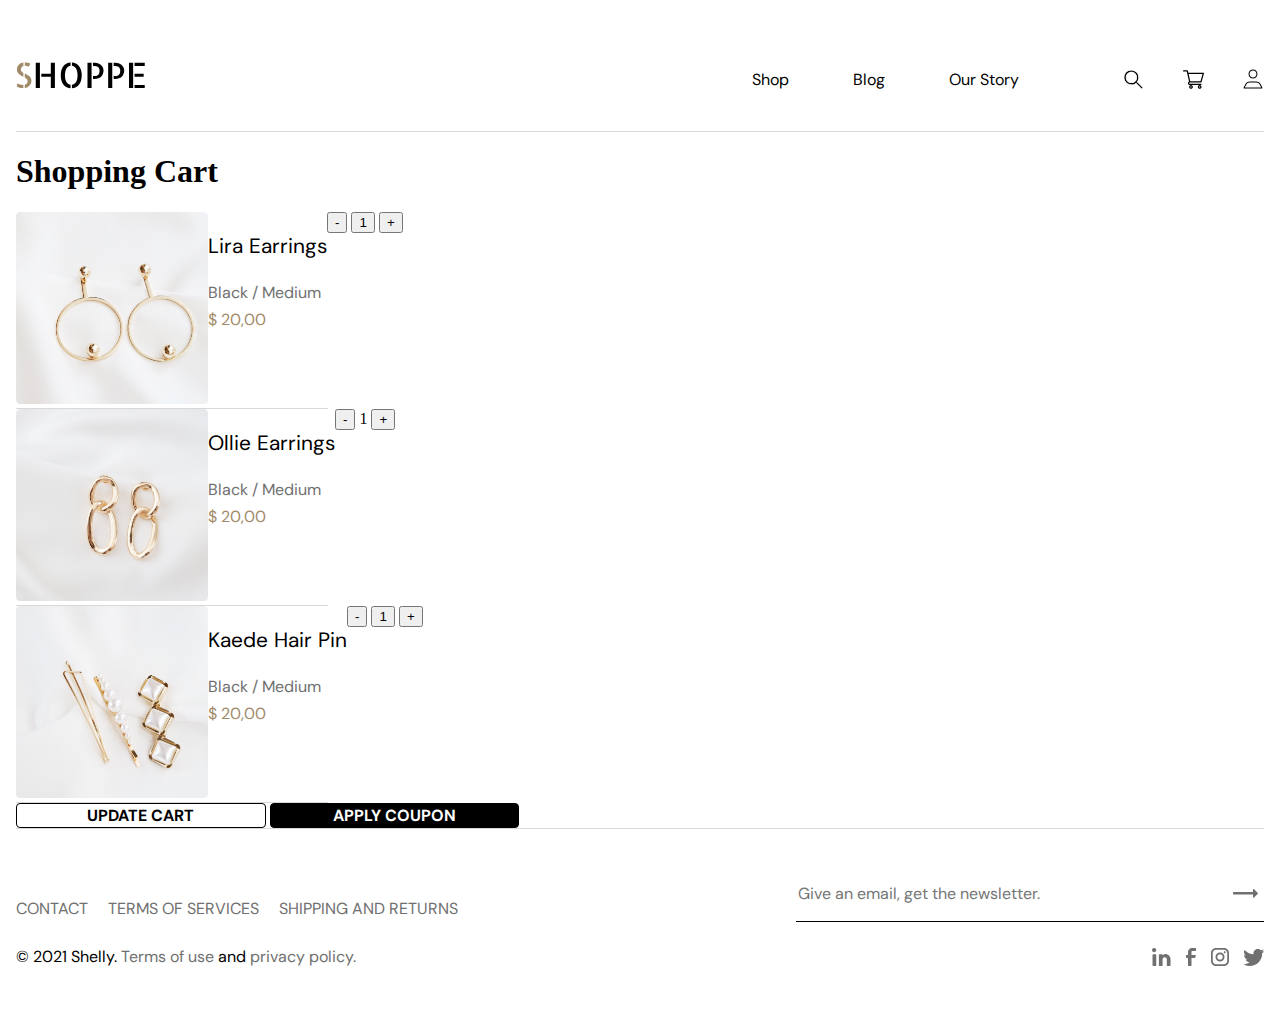
==== index-cart.html @ 6a755afe "Update index-cart.html" ====
<!DOCTYPE html>
<html lang="en">

<head>
    <meta charset="UTF-8">
    <meta http-equiv="X-UA-Compatible" content="IE=edge">
    <meta name="viewport" content="width=device-width, initial-scale=1.0">
    <title>SHOPPE</title>
    <link rel="stylesheet" href="./styles/normalize.css">
    <link rel="icon" href="./assest/vectors/icon.png">
    <link rel="stylesheet" href="./styles/style-cart_mobile.css">
    <link rel="stylesheet" href="./styles/style-cart_desktop.css">
</head>

<body>
    <header>
        <div class="header-container">
            <div class="logo">
                <a class="logo__header" href="./index-main.html">
                    <img src="./assest/vectors/logo.svg" alt="logo">
                </a>
            </div>
            <nav class="header__nav">
                <ul class="nav__pages">
                    <li>
                        <a href="./index-product.html">Shop</a>
                    </li>
                    <li>
                        <a href="#">Blog</a>
                    </li>
                    <li>
                        <a href="#">Our Story</a>
                    </li>
                    <li>
                        <div class="line">

                        </div>
                    </li>
                </ul>
                <ul class="nav__product">
                    <li><a href="#">
                            <img src="./assest/vectors/search.svg" alt="search">
                        </a></li>
                    <li><a href="./index-cart.html">
                            <img src="./assest/vectors/shopping-cart.svg" alt="cart">
                        </a></li>
                    <li><a href="#">
                            <img src="./assest/vectors/person.svg" alt="person">
                        </a></li>
                </ul>
            </nav>

        </div>
        <div class="header-mobile">
            <div class="header-mobile__container">
                <div class="mobile-logo">
                    <a class="logo__header" href="./index-main.html">
                        <img src="./assest/vectors/logo.svg" alt="logo">
                    </a>
                </div>
                <div class="header-mobile__main">
                    <a href="./index-cart.html">
                        <div class="header__bucket">
                            <img src="./assest/vectors/shopping-cart.svg" alt="shopping-cart">
                            <div class="shopping-cart__item">1</div>
                        </div>
                    </a>
                    <div class="header__burger">

                        <nav class="header-mobile__nav">
                            <input type="checkbox" id="burger">
                            <label for="burger">
                                <img src="./assest/vectors/burger.svg" alt="burger">
                            </label>
                            <ul class="nav-mobile__pages">
                                <li>
                                    <a href="./index-product.html">Shop</a>
                                </li>
                                <li>
                                    <a href="#">Blog</a>
                                </li>
                                <li>
                                    <a href="#">Our Story</a>
                                </li>
                            </ul>
                        </nav>
                    </div>
                </div>
            </div>
            <form class="header-mobile__search">

                <img src="./assest/vectors/search.svg" alt="search">
                <input class="header-mobile__input" type="search" placeholder="Search">
            </form>
            <div class="header-mobile__access">
                <a class="header-mobile-access__item" href="#">Earring</a>
                <a class="header-mobile-access__item" href="#">Necklace</a>
                <a class="header-mobile-access__item" href="#">Pin</a>
            </div>
        </div>
    </header>

    <main>
        <div class="main-shopping-cart">
            <h1> Shopping Cart </h1>
            <div class="main-shopping-cart__container">
                <div class="main-shopping-cart__container-product">
                    <div class="main-shopping-cart__product-Lira">
                        <a href="#">
                            <img src="assest/images/product-1.png" alt="lira">
                        </a>
                        <div class="main-shopping-cart__title">
                            <h3 class="h3-black">Lira Earrings</h3>
                            <h5 class="h5-gray">Black / Medium </h5>
                            <h5 class="h5-gold">$ 20,00</h5>

                        </div>
                        <div class="main-shopping-cart__product-button">
                            <button class="decrease" type="button"> - </button>
                            <input type="button" name="field" value="1">
                            <button class="increase" type="button"> + </button>
                        </div>
                    </div>
                    <div class="line">

                    </div>
                    <div class="main-shopping-cart__product-Ollie">
                        <a href="#">
                            <img src="assest/images/product-2.png" alt="Ollie">
                        </a>
                        <div class="main-shopping-cart__title">
                            <h3 class="h3-black">Ollie Earrings</h3>
                            <h5 class="h5-gray">Black / Medium </h5>
                            <h5 class="h5-gold">$ 20,00</h5>
                        </div>
                        <div class="main-shopping-cart__product-button">
                            <button class="decrease" type="button"> - </button>
                            <span class="main-shopping-cart__button-button">1</span>
                            <button class="increase" type="button"> + </button>
                        </div>
                    </div>
                    <div class="line">

                    </div>
                    <div class="main-shopping-cart__product-Kaede">
                        <a href="#">
                            <img src="assest/images/product-3.png" alt="Kaede">
                        </a>
                        <div class="main-shopping-cart__title">
                            <h3 class="h3-black">Kaede Hair Pin</h3>
                            <h5 class="h5-gray">Black / Medium </h5>
                            <h5 class="h5-gold">$ 20,00</h5>
                        </div>
                        <div class="main-shopping-cart__product-button">
                            <button class="decrease" type="button"> - </button>
                            <input type="button" name="field" value="1">
                            <button class="increase" type="button"> + </button>
                        </div>
                    </div>
                    <div class="line">

                    </div>
                    <div class="main-shopping-cart__button">
                        <button class="button__white"> UPDATE CART </button>
                        <button class="button__black"> APPLY COUPON </button>
                    </div>
                </div>
            </div>
        </div>
    </main>

    <footer>
        <div class="footer-container">
            <nav class="footer__nav">
                <ul class="footer-nav__href">
                    <li><a href="#">CONTACT</a></li>
                    <li><a href="#">TERMS OF SERVICES</a></li>
                    <li><a href="#">SHIPPING AND RETURNS</a></li>
                </ul>
            </nav>
            <form class="footer__input" action="#">
                <input type="email" placeholder="Give an email, get the newsletter.">
                <button class="button__arrow"><img src="./assest/vectors/arrow.svg" alt="arrow"> </button>
            </form>
            <span class="footer__privacy">© 2021 Shelly. <a href="#">Terms of use</a> and <a href="#"> privacy
                    policy.</a></span>
            <div class="footer__social">
                <a href="#">
                    <img src="./assest/vectors/linkedIn.svg" alt="linkedIn">
                </a>
                <a href="#">
                    <img src="./assest/vectors/facebook.svg" alt="facebook">
                </a>
                <a href="#">
                    <img src="./assest/vectors/instagram.svg" alt="instagram">
                </a>
                <a href="#">
                    <img src="./assest/vectors/twitter.svg" alt="twitter">
                </a>
            </div>
        </div>
    </footer>
</body>

</html>
---- styles/style-cart_mobile.css ----
@import url('https://fonts.googleapis.com/css2?family=DM+Sans:ital,opsz,wght@0,9..40,100;0,9..40,200;0,9..40,300;0,9..40,400;0,9..40,500;0,9..40,600;0,9..40,700;0,9..40,800;0,9..40,900;0,9..40,1000;1,9..40,100;1,9..40,200;1,9..40,300;1,9..40,400;1,9..40,500;1,9..40,600;1,9..40,700;1,9..40,800;1,9..40,900;1,9..40,1000&family=Lato:wght@400;700;900&display=swap');

@media screen and (max-width: 719px) {
    header {
        padding: 0px 16px;
    }

    .header-container {
        display: none;
    }

    .header-mobile__container {
        padding: 16px 0px;
        display: flex;
        justify-content: space-between;
    }

    .mobile-logo img {
        max-width: 30vw;
    }

    .header-mobile__main {
        display: flex;
        justify-content: center;
        align-items: center;
        gap: 17px;
    }

    .header__bucket {
        position: relative;
    }

    .shopping-cart__item {
        font-size: 12px;
        position: absolute;
        left: 15px;
        bottom: 15px;
        padding: 0px 3px;
        border-radius: 100%;
        border: 1px solid #000;
        background-color: #fff;
    }

    .header-mobile__nav {
        position: relative;
    }

    .nav-mobile__pages {
        position: absolute;
        right: 0;
        list-style-type: none;
        margin: 0;
        padding: 0px 20px;
        background-color: #fff;
        border: 1px solid #000;
    }

    .nav-mobile__pages li {
        padding: 10px 0px;
    }

    .nav-mobile__pages li a {
        text-decoration: none;
        color: #000;
        font-family: DM Sans;
        font-size: 1rem;
        font-style: normal;
        font-weight: 400;
        line-height: 26px;
    }

    .nav-mobile__pages li a:active {
        text-decoration: underline;
    }

    #burger {
        display: none;
    }

    [for='burger'] {
        display: block;
        position: relative;
    }

    .nav-mobile__pages {
        display: none;
    }

    #burger:checked+label+ul {
        display: block;
    }

    .header-mobile__search {
        width: 100%;
        display: flex;
        justify-content: flex-start;
        align-items: center;
        border-radius: 4px;
        background-color: #EFEFEF;
        padding: 6px 10px;
        box-sizing: border-box;
    }

    .header-mobile__search img {
        width: 6%;
        max-width: 30px;
        padding-right: 8px;
    }

    .header-mobile__input {
        border: none;
        background: none;
        color: #707070;
        font-family: DM Sans;
        font-size: 0.75rem;
        font-style: normal;
        font-weight: 400;
        line-height: 20px;
    }

    .header-mobile__access {
        padding: 16px 0px;
        display: flex;
        justify-content: flex-start;
        align-items: center;
        gap: 2%;
        flex-wrap: nowrap;
        overflow: auto;
    }

    .header-mobile-access__item {
        border-radius: 4px;
        border: 1px solid #D8D8D8;
        color: var(--light-colors-black-light, #000);
        font-family: DM Sans;
        font-size: 0.75rem;
        font-style: normal;
        font-weight: 400;
        line-height: 20px;
        text-decoration: none;
        padding: 10px 15%;
    }

    .header-mobile-access__item:active {
        text-decoration: underline;
    }

    /* footer style's*/
    footer {
        padding: 5vh 16px;
           }

    .footer-container {
        display: grid;
        grid-template-rows: 0.75fr 0.5fr 1fr 1fr 0.5fr;
        grid-template-columns:  1fr;
        justify-content: start;
         gap: 1%;
    }

.footer__nav {
    grid-row: 3/4;
   
    }
    .footer-nav__href {
        display: flex;
        gap: 8px;
        margin: 0;
        padding: 0;
        display: flex;
    flex-direction: column;
    justify-content: flex-start;
    align-items: flex-start;
    }

    .footer-nav__href li {
        list-style-type: none;
    }

    .footer-nav__href a {
        text-decoration: none;
        color: #707070;
font-family: DM Sans;
font-size: 0.75rem;
font-style: normal;
font-weight: 400;
line-height: 20px; 
    }

    .footer__input {
        grid-row: 1/2;
        align-self: center;
        border-bottom: 1px solid #000;
         display: flex;
        justify-content: space-between;
        align-items: center;
        max-height: 50%;
    }

    .footer__input input {
        border: none;
        color:  #707070;
font-family: DM Sans;
font-size: 0.75rem;
font-style: normal;
font-weight: 400;
line-height: 20px; 
width: 70%;
    }

    .button__arrow {
        background: none;
        border: none;
        max-width: 10%;
        
    }
    .button__arrow img {
        max-width: 100%;
    }

    .button__arrow:active {
        background: #aeaeae;
    }

    .button__arrow:focus {
        border: 1px solid #707070;
    }
.footer__checkbox {
    grid-row: 2/3;
    display: flex;
    justify-content: flex-start;
    align-items: center;
}
.footer-mobile__text {
    padding-left: 10px;
    color: #000;
font-family: DM Sans;
font-size: 0.75rem;
font-style: normal;
font-weight: 400;
line-height: 20px; 
margin: 0;
}
    .footer__privacy {
        grid-row: 5/6;
        color:  #707070;
font-family: DM Sans;
font-size: 0.75rem;
font-style: normal;
font-weight: 400;
line-height: 20px; 
            }

    .footer__privacy a {
        color: #707070;
        font-family: DM Sans;
        font-size: 0.75rem;
        font-style: normal;
        font-weight: 400;
        line-height: 20px;
        text-decoration: none;
    }

    .footer__social {
        grid-row: 4/5;
        display: flex;
        justify-content: flex-start;
        align-items: center;
        gap: 15px;
    }
}
---- styles/style-cart_desktop.css ----
@import url('https://fonts.googleapis.com/css2?family=DM+Sans:ital,opsz,wght@0,9..40,100;0,9..40,200;0,9..40,300;0,9..40,400;0,9..40,500;0,9..40,600;0,9..40,700;0,9..40,800;0,9..40,900;0,9..40,1000;1,9..40,100;1,9..40,200;1,9..40,300;1,9..40,400;1,9..40,500;1,9..40,600;1,9..40,700;1,9..40,800;1,9..40,900;1,9..40,1000&family=Lato:wght@400;700;900&display=swap');

@media screen and (min-width: 720px) {

    body {
        margin: 0 auto;
        max-width: 1248px;
    }

    header {
        border-bottom: 1px solid #D8D8D8;
        padding-bottom: 17px;
        padding-top: 5vh;
    }

    .header-mobile {
        display: none;
    }

    .header-container {
        display: flex;
        align-items: center;
        justify-content: space-between;
    }

    .header__nav {
        display: flex;
        padding: 0;
        justify-content: space-between;
        align-items: center;
    }

    .nav__pages {
        display: flex;
        gap: 5vw;
        align-items: center;
    }

    .line {
        width: 1px;
        height: 17px;
        background-color: #707070;
    }

    .nav__product {
        display: flex;
        gap: 3vw;
        align-items: center;
    }

    .nav__product li a img {
        margin-top: 7px;
    }

    header li {
        list-style-type: none;

        vertical-align: middle;
    }

    header a {
        text-decoration: none;
        color: #000;
        font-family: DM Sans;
        font-size: 1rem;
        font-style: normal;
        font-weight: 400;
        line-height: 27px;

    }

    /* end of header style's*/

    /* main of start  style's*/

    .main-shopping-cart__container {
        display: grid;
        grid-template-columns: 1fr 1fr;
        grid-template-rows: 1fr;
    }

    .main-shopping-cart__container-product {
        grid-area: 1 / 1 / 2 / 2;
    }

    .line {
        border: none;
        height: 1px;
        width: 50%;
        background-color: #D8D8D8;
    }

    .main-shopping-cart__product-Lira,
    .main-shopping-cart__product-Ollie,
    .main-shopping-cart__product-Kaede {
        display: flex;
        flex-direction: row;
    }

    .main-shopping-cart__product-Lira img,
    .main-shopping-cart__product-Ollie img,
    .main-shopping-cart__product-Kaede img {
        width: 12em;
        height: 12em;
    }

    .h3-black {
        color: #000;
        font-family: DM Sans;
        font-size: 1.3em;
        font-style: normal;
        font-weight: 400;
        line-height: 26px;
    }

    .h5-gold {
        color: #A18A68;
        font-family: DM Sans;
        font-size: 1em;
        font-style: normal;
        font-weight: 400;
        line-height: 27px;
        margin: 0;
    }

    .h5-gray {
        color: #707070;
        font-family: DM Sans;
        font-size: 1em;
        font-style: normal;
        font-weight: 400;
        line-height: 27px;
        margin: 0;
    }

    .button__white {
        width: 40%;
        border-radius: 4px;
        border: 1px solid #000;
        background-color: #FFF;
        color: #000;
        font-family: DM Sans;
        font-size: 1rem;
        font-style: normal;
        font-weight: 700;
        line-height: normal;
    }

    .button__white:active {
        background-color: #000;
        color: #FFF;
    }

    .button__black {
        width: 40%;
        border-radius: 4px;
        border: 1px solid #000;
        background-color: #000;
        color: #fff;
        font-family: DM Sans;
        font-size: 1rem;
        font-style: normal;
        font-weight: 700;
        line-height: normal;
    }

    .button__black:active {
        background-color: #fff;
        color: #000;
    }

    /* footer style's*/
    footer {
        border-top: 1px solid #D8D8D8;
        padding-top: 50px;
        padding-bottom: 5vh;
    }

    .footer-container {
        display: grid;
        grid-template-rows: repeat(2, 1fr);
        grid-template-columns: repeat(2, 1fr);
        align-items: self-end;
        gap: 25%;
    }

    @media screen and (max-width: 1180px) {
        .footer-container {
            display: grid;
            grid-template-rows: repeat(2, 1fr);
            grid-template-columns: repeat(2, 1fr);
            align-items: self-end;
            gap: 10%;
        }
    }

    @media screen and (max-width: 1000px) {
        .footer-container {
            display: grid;
            grid-template-rows: repeat(2, 1fr);
            grid-template-columns: 1fr 0.75fr;
            align-items: self-end;
            gap: 5%;
        }
    }

    .footer-nav__href {
        display: flex;
        gap: 20px;
        margin: 0;
        padding: 0;
    }

    .footer-nav__href li {
        list-style-type: none;
    }

    .footer-nav__href a {
        text-decoration: none;
        color: #707070;
        font-family: DM Sans;
        font-size: 1rem;
        font-style: normal;
        font-weight: 400;
        line-height: 27px;
    }

    .footer__input {
        border-bottom: 1px solid #000;
        padding-bottom: 13px;
        display: flex;
        justify-content: space-between;
        align-items: center;
    }

    .footer__input input {
        border: none;
        color: #707070;
        font-family: DM Sans;
        font-size: 1rem;
        font-style: normal;
        font-weight: 400;
        line-height: 27px;
        width: 100%;

    }

    .button__arrow {
        background: none;
        border: none;
    }

    .button__arrow:active {
        background: #aeaeae;
    }

    .button__arrow:focus {

        border: 1px solid #707070;
    }

    .footer__privacy {
        color: #000;
        font-family: DM Sans;
        font-size: 1rem;
        font-style: normal;
        font-weight: 400;
        line-height: 27px;
    }

    .footer__privacy a {
        color: #707070;
        font-family: DM Sans;
        font-size: 1rem;
        font-style: normal;
        font-weight: 400;
        line-height: 27px;
        text-decoration: none;
    }

    .footer__social {
        display: flex;
        justify-content: flex-end;
        align-items: center;
        gap: 15px;
    }
}
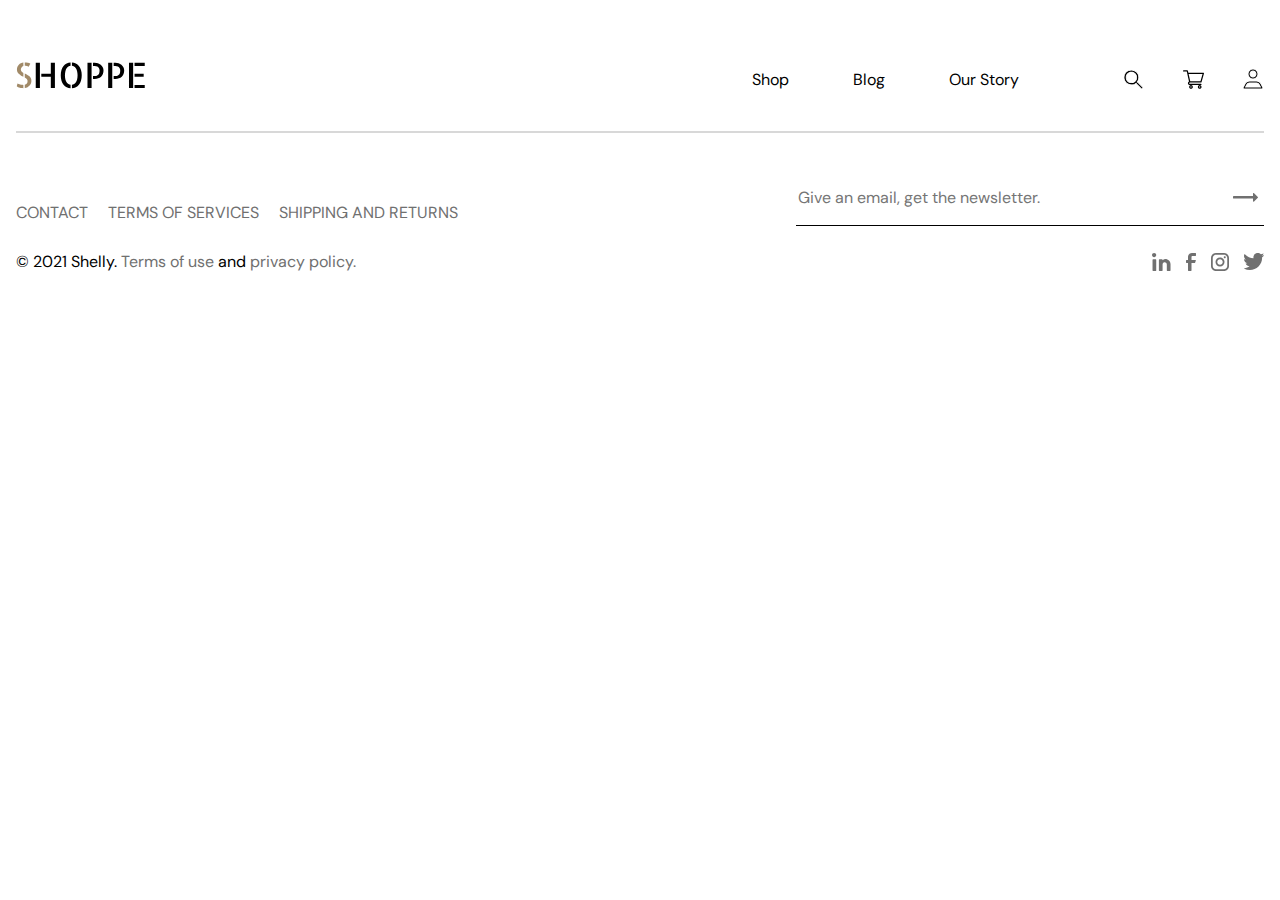
==== commit c02e2c64: "Merge branch 'main' into Lisa's_branches" ====
--- a/index-cart.html
+++ b/index-cart.html
@@ -100,75 +100,6 @@
         </div>
     </header>
 
-    <main>
-        <div class="main-shopping-cart">
-            <h1> Shopping Cart </h1>
-            <div class="main-shopping-cart__container">
-                <div class="main-shopping-cart__container-product">
-                    <div class="main-shopping-cart__product-Lira">
-                        <a href="#">
-                            <img src="assest/images/product-1.png" alt="lira">
-                        </a>
-                        <div class="main-shopping-cart__title">
-                            <h3 class="h3-black">Lira Earrings</h3>
-                            <h5 class="h5-gray">Black / Medium </h5>
-                            <h5 class="h5-gold">$ 20,00</h5>
-
-                        </div>
-                        <div class="main-shopping-cart__product-button">
-                            <button class="decrease" type="button"> - </button>
-                            <input type="button" name="field" value="1">
-                            <button class="increase" type="button"> + </button>
-                        </div>
-                    </div>
-                    <div class="line">
-
-                    </div>
-                    <div class="main-shopping-cart__product-Ollie">
-                        <a href="#">
-                            <img src="assest/images/product-2.png" alt="Ollie">
-                        </a>
-                        <div class="main-shopping-cart__title">
-                            <h3 class="h3-black">Ollie Earrings</h3>
-                            <h5 class="h5-gray">Black / Medium </h5>
-                            <h5 class="h5-gold">$ 20,00</h5>
-                        </div>
-                        <div class="main-shopping-cart__product-button">
-                            <button class="decrease" type="button"> - </button>
-                            <span class="main-shopping-cart__button-button">1</span>
-                            <button class="increase" type="button"> + </button>
-                        </div>
-                    </div>
-                    <div class="line">
-
-                    </div>
-                    <div class="main-shopping-cart__product-Kaede">
-                        <a href="#">
-                            <img src="assest/images/product-3.png" alt="Kaede">
-                        </a>
-                        <div class="main-shopping-cart__title">
-                            <h3 class="h3-black">Kaede Hair Pin</h3>
-                            <h5 class="h5-gray">Black / Medium </h5>
-                            <h5 class="h5-gold">$ 20,00</h5>
-                        </div>
-                        <div class="main-shopping-cart__product-button">
-                            <button class="decrease" type="button"> - </button>
-                            <input type="button" name="field" value="1">
-                            <button class="increase" type="button"> + </button>
-                        </div>
-                    </div>
-                    <div class="line">
-
-                    </div>
-                    <div class="main-shopping-cart__button">
-                        <button class="button__white"> UPDATE CART </button>
-                        <button class="button__black"> APPLY COUPON </button>
-                    </div>
-                </div>
-            </div>
-        </div>
-    </main>
-
     <footer>
         <div class="footer-container">
             <nav class="footer__nav">
--- a/styles/style-cart_desktop.css
+++ b/styles/style-cart_desktop.css
@@ -72,21 +72,45 @@
     /* end of header style's*/
 
     /* main of start  style's*/
+    .main-shopping-cart {
+        padding-bottom: 12%;
+    }
+
+    h1 {
+        color: #000;
+        font-family: DM Sans;
+        font-size: 2em;
+        font-style: normal;
+        font-weight: 500;
+        line-height: 43px;
+    }
+
+    .main-shopping-cart__h1 {
+        text-align: center;
+        padding: 1em;
+    }
+
 
     .main-shopping-cart__container {
         display: grid;
         grid-template-columns: 1fr 1fr;
         grid-template-rows: 1fr;
+        justify-items: center;
+        gap: 5%;
     }
 
     .main-shopping-cart__container-product {
         grid-area: 1 / 1 / 2 / 2;
+        width: 100%;
+        display: flex;
+        gap: 20px;
+        flex-direction: column;
     }
 
     .line {
         border: none;
         height: 1px;
-        width: 50%;
+        width: 100%;
         background-color: #D8D8D8;
     }
 
@@ -95,13 +119,110 @@
     .main-shopping-cart__product-Kaede {
         display: flex;
         flex-direction: row;
+        justify-content: space-between;
+        padding: 4% 0% 6% 0%;
     }
 
     .main-shopping-cart__product-Lira img,
     .main-shopping-cart__product-Ollie img,
     .main-shopping-cart__product-Kaede img {
-        width: 12em;
-        height: 12em;
+        width: 9em;
+        height: 9em;
+    }
+
+    .main-shopping-cart__title {
+        display: flex;
+        flex-direction: column;
+
+    }
+
+
+    .main-shopping-cart__container-cart {
+        grid-area: 1 / 2 / 2 / 3;
+        padding-top: 10%;
+    }
+
+    .main-shopping-cart__sides {
+        display: flex;
+        flex-direction: column;
+        gap: 20px;
+        justify-content: flex-start;
+    }
+
+    .main-shopping-cart__sub {
+
+        display: flex;
+        flex-direction: row;
+        justify-content: space-between;
+        width: 100%;
+
+
+    }
+
+    .main-shopping-cart__ship {
+
+        display: flex;
+        flex-direction: row;
+        align-items: baseline;
+        width: 100%;
+        height: 60%;
+        gap: 30px;
+
+    }
+
+    .main-shopping-cart__calculate {
+        align-self: flex-end;
+        display: flex;
+        flex-direction: column;
+        width: 60%;
+        justify-self: end;
+
+    }
+
+    .main-shopping-cart__calculate img {
+        width: 5%;
+        height: 5%;
+        padding-top: 3%;
+    }
+
+    .main-shopping-cart__calculate-ship {
+        display: flex;
+        flex-direction: row;
+        justify-content: space-between;
+        align-items: baseline;
+    }
+
+    .main-shopping-cart__countrySelect,
+    .main-shopping-cart__post,
+    .main-shopping-cart__city {
+        display: flex;
+        flex-direction: row;
+        justify-content: space-between;
+        align-items: baseline;
+        padding: 3% 0%;
+    }
+
+    .main-shopping-cart__countrySelect img,
+    .main-shopping-cart__city img,
+    .main-shopping-cart__post img {
+        width: 4%;
+        height: 4%;
+    }
+
+    .main-shopping-cart__rightSide-total {
+        display: flex;
+        flex-direction: row;
+        justify-content: space-between;
+    }
+
+    .main-shopping-cart__h2 {
+        color: #000;
+        font-family: DM Sans;
+        font-size: 1.6em;
+        font-style: normal;
+        font-weight: 400;
+        line-height: 25px;
+        /* 96.154% */
     }
 
     .h3-black {
@@ -111,6 +232,30 @@
         font-style: normal;
         font-weight: 400;
         line-height: 26px;
+        margin: 0 0 10px 0;
+
+    }
+
+    .h5-black {
+        color: #000;
+        font-family: DM Sans;
+        font-size: 1em;
+        font-style: normal;
+        font-weight: 400;
+        line-height: 27px;
+
+        margin-top: auto;
+    }
+
+    .h5-black__two {
+        color: #000;
+        font-family: DM Sans;
+        font-size: 1em;
+        font-style: normal;
+        font-weight: 400;
+        line-height: 27px;
+
+        margin-top: auto;
     }
 
     .h5-gold {
@@ -120,7 +265,8 @@
         font-style: normal;
         font-weight: 400;
         line-height: 27px;
-        margin: 0;
+        margin: 0 1em 0 0;
+
     }
 
     .h5-gray {
@@ -130,11 +276,85 @@
         font-style: normal;
         font-weight: 400;
         line-height: 27px;
-        margin: 0;
+        margin: 0px;
+
+
+    }
+
+    .h5-gray__two {
+        color: #707070;
+        font-family: DM Sans;
+        font-size: 0.75em;
+        font-style: normal;
+        font-weight: 400;
+        line-height: 27px;
+        margin: 0 1em 0 0;
+        ;
+    }
+
+    .h5-total {
+        color: #000;
+        font-family: DM Sans;
+        font-size: 16px;
+        font-style: normal;
+        font-weight: 700;
+        line-height: normal;
+    }
+
+    button {
+        background: #EFEFEF;
+        border: none;
+
+    }
+
+
+
+    .main-shopping-cart__product-button {
+        display: flex;
+        justify-content: center;
+        align-items: center;
+        gap: 15px;
+        border-radius: 4px;
+        background: #EFEFEF;
+        color: #000;
+        font-family: DM Sans;
+        padding: 16px 13px;
+    }
+
+
+    [placeholder] {
+        font-family: DM Sans;
+        font-size: 1em;
+    }
+
+    .main-shopping-cart__form-button-input {
+        border-color: #D8D8D8;
+        border-top: none;
+        border-right: none;
+        border-left: none;
+        width: 60%;
+        height: 3em;
+        border-width: 1px;
+    }
+
+    .main-shopping-cart__close {
+        display: flex;
+        align-items: flex-start;
+        font-size: 1em;
+        cursor: pointer;
+        color: #000;
+        background-color: white;
+    }
+
+    .main-shopping-cart__button-totals {
+        display: flex;
+        justify-content: flex-end;
+        padding-bottom: 15%;
+
     }
 
     .button__white {
-        width: 40%;
+        width: 100%;
         border-radius: 4px;
         border: 1px solid #000;
         background-color: #FFF;
@@ -144,6 +364,17 @@
         font-style: normal;
         font-weight: 700;
         line-height: normal;
+        cursor: pointer;
+        padding: 1em 2em 1em 2em;
+
+
+    }
+
+    .main-shopping-cart__form-button {
+        display: flex;
+        flex-direction: column;
+        gap: 30px;
+        align-items: flex-end;
     }
 
     .button__white:active {
@@ -151,8 +382,30 @@
         color: #FFF;
     }
 
+    .button__white-two {
+        width: 60%;
+        border-radius: 4px;
+        border: 1px solid #000;
+        background-color: #FFF;
+        color: #000;
+        font-family: DM Sans;
+        font-size: 1rem;
+        font-style: normal;
+        font-weight: 700;
+        line-height: normal;
+        cursor: pointer;
+        padding: 1em 0.5em 1em 0.5em;
+        margin-top: 3em;
+        /*margin-left: 27em;*/
+    }
+
+    .button__white-two:active {
+        background-color: #000;
+        color: #FFF;
+    }
+
     .button__black {
-        width: 40%;
+        width: 30%;
         border-radius: 4px;
         border: 1px solid #000;
         background-color: #000;
@@ -162,12 +415,64 @@
         font-style: normal;
         font-weight: 700;
         line-height: normal;
+        cursor: pointer;
+
+
+
+    }
+
+    .shopping-form {
+        display: flex;
+        justify-content: space-between;
+        width: 100%;
     }
 
     .button__black:active {
         background-color: #fff;
         color: #000;
     }
+
+    .button__black-two {
+        width: 100%;
+        border-radius: 4px;
+        border: 1px solid #000;
+        background-color: #000;
+        color: #fff;
+        font-family: DM Sans;
+        font-size: 1rem;
+        font-style: normal;
+        font-weight: 700;
+        line-height: normal;
+        cursor: pointer;
+        padding: 16px 30px;
+        margin-top: 3em;
+
+    }
+
+    .button__black-two:active {
+        background-color: #fff;
+        color: #000;
+    }
+
+    @media screen and (max-width: 870px) {
+        .main-shopping-cart__container {
+            display: grid;
+            grid-template-columns: 1fr 0.75fr;
+            grid-template-rows: 1fr;
+            justify-items: center;
+            gap: 5%;
+        }
+
+        .main-shopping-cart__product-Lira img,
+        .main-shopping-cart__product-Ollie img,
+        .main-shopping-cart__product-Kaede img {
+            width: 7em;
+            height: 7em;
+        }
+
+    }
+
+    /* main of end style's*/
 
     /* footer style's*/
     footer {
@@ -284,4 +589,7 @@
         align-items: center;
         gap: 15px;
     }
+    .footer__checkbox {
+        display: none;
+    }
 }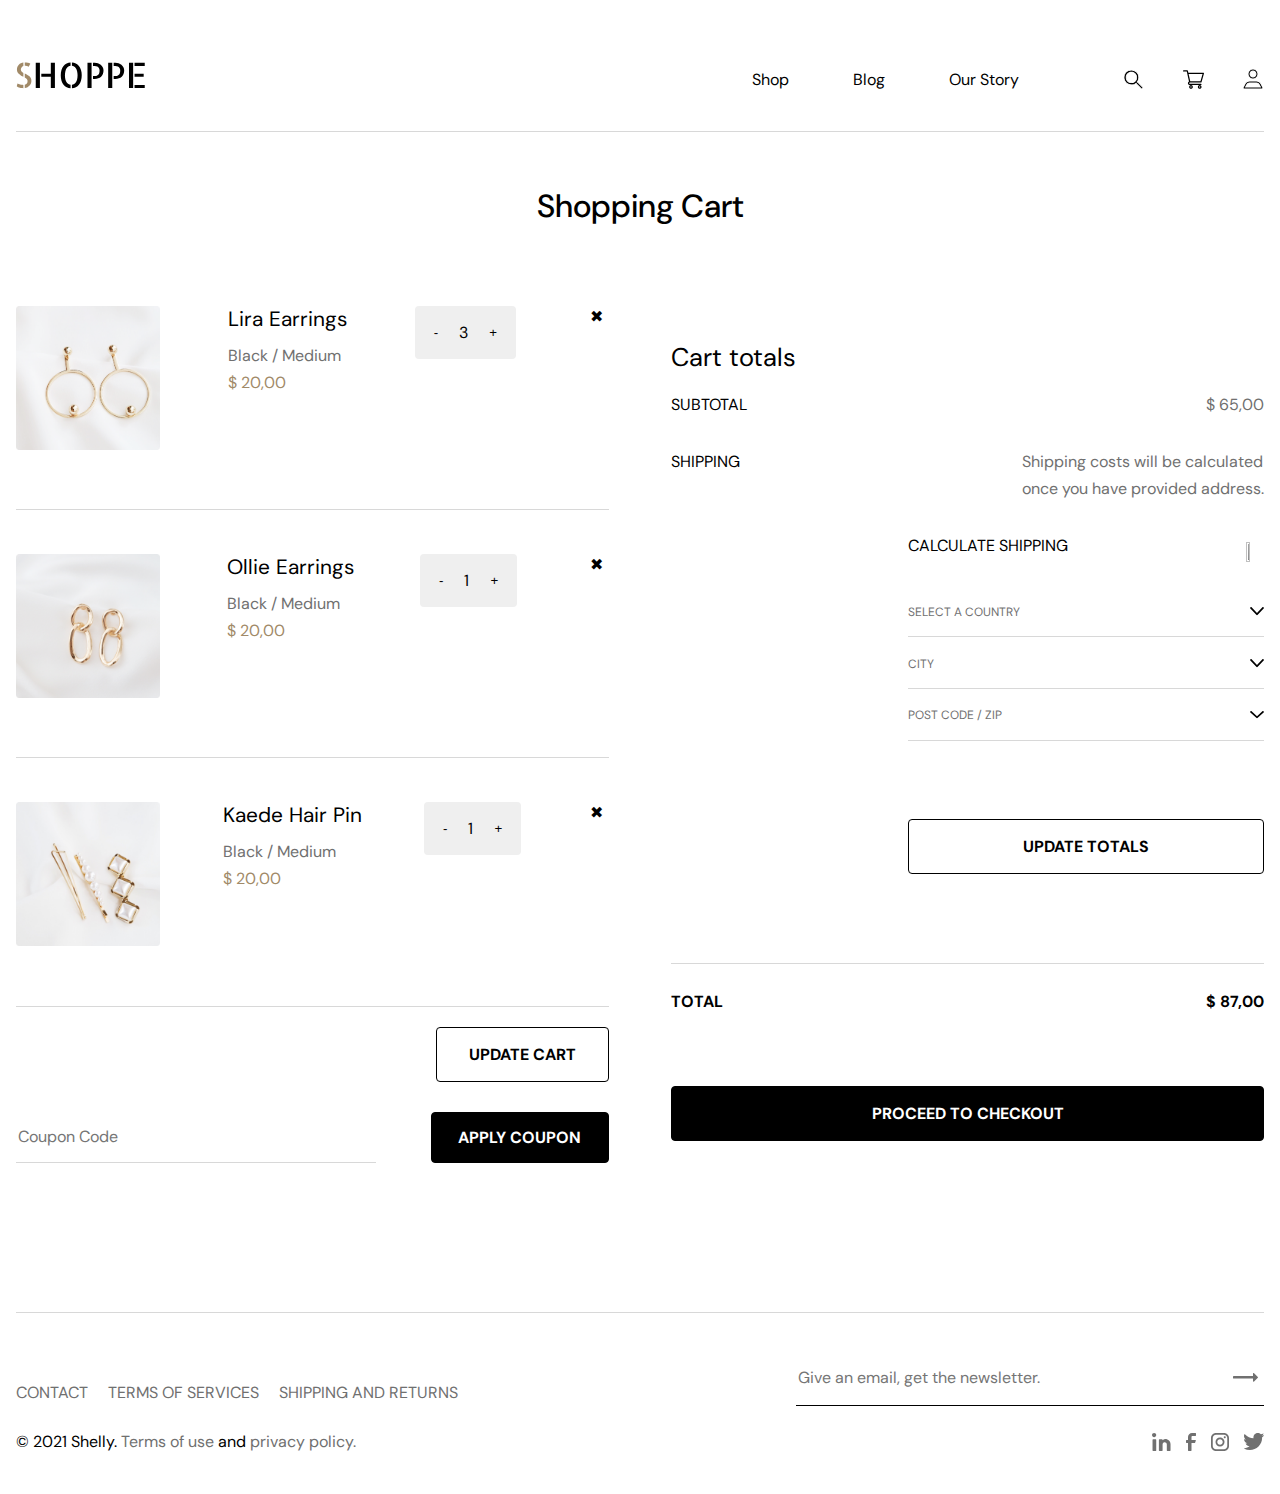
==== commit 8c19a5c9: "Merge pull request #20 from HannaTsilikina/Lisa's_branches" ====
--- a/index-cart.html
+++ b/index-cart.html
@@ -100,37 +100,187 @@
         </div>
     </header>
 
-    <footer>
-        <div class="footer-container">
-            <nav class="footer__nav">
-                <ul class="footer-nav__href">
-                    <li><a href="#">CONTACT</a></li>
-                    <li><a href="#">TERMS OF SERVICES</a></li>
-                    <li><a href="#">SHIPPING AND RETURNS</a></li>
-                </ul>
-            </nav>
-            <form class="footer__input" action="#">
-                <input type="email" placeholder="Give an email, get the newsletter.">
-                <button class="button__arrow"><img src="./assest/vectors/arrow.svg" alt="arrow"> </button>
-            </form>
-            <span class="footer__privacy">© 2021 Shelly. <a href="#">Terms of use</a> and <a href="#"> privacy
-                    policy.</a></span>
-            <div class="footer__social">
-                <a href="#">
-                    <img src="./assest/vectors/linkedIn.svg" alt="linkedIn">
-                </a>
-                <a href="#">
-                    <img src="./assest/vectors/facebook.svg" alt="facebook">
-                </a>
-                <a href="#">
-                    <img src="./assest/vectors/instagram.svg" alt="instagram">
-                </a>
-                <a href="#">
-                    <img src="./assest/vectors/twitter.svg" alt="twitter">
-                </a>
-            </div>
-        </div>
-    </footer>
+    <main>
+        <main>
+            <div class="main-shopping-cart">
+                <h1 class="main-shopping-cart__h1"> Shopping Cart </h1>
+                <div class="main-shopping-cart__container">
+                    <div class="main-shopping-cart__container-product">
+                        <div class="main-shopping-cart__product-Lira">
+                            <a href="#">
+                                <img src="assest/images/product-1.png" alt="lira">
+                            </a>
+                            <div class="main-shopping-cart__title">
+                                <h3 class="h3-black">Lira Earrings</h3>
+                                <h5 class="h5-gray">Black / Medium </h5>
+                                <h5 class="h5-gold">$ 20,00</h5>
+
+                            </div>
+                            <div class="main-shopping-cart__number">
+                                <div class="main-shopping-cart__product-button">
+                                    <button class="decrease" type="button"> - </button>
+                                    <span class="main-shopping-cart__button-button">3</span>
+                                    <button class="increase" type="button"> + </button>
+                                </div>
+                            </div>
+                            <button class="main-shopping-cart__close" id="main-shopping-cart_close">✖</button>
+                        </div>
+                        <div class="line">
+
+                        </div>
+                        <div class="main-shopping-cart__product-Ollie">
+                            <a href="#">
+                                <img src="assest/images/product-2.png" alt="Ollie">
+                            </a>
+                            <div class="main-shopping-cart__title">
+                                <h3 class="h3-black">Ollie Earrings</h3>
+                                <h5 class="h5-gray">Black / Medium </h5>
+                                <h5 class="h5-gold">$ 20,00</h5>
+                            </div>
+                            <div class="main-shopping-cart__number">
+                                <div class="main-shopping-cart__product-button">
+                                    <button class="decrease" type="button"> - </button>
+                                    <span class="main-shopping-cart__button-button">1</span>
+                                    <button class="increase" type="button"> + </button>
+                                </div>
+                            </div>
+                            <button class="main-shopping-cart__close" id="main-shopping-cart_close">✖</button>
+                        </div>
+                        <div class="line">
+
+                        </div>
+                        <div class="main-shopping-cart__product-Kaede">
+                            <a href="#">
+                                <img src="assest/images/product-3.png" alt="Kaede">
+                            </a>
+                            <div class="main-shopping-cart__title">
+                                <h3 class="h3-black">Kaede Hair Pin</h3>
+                                <h5 class="h5-gray">Black / Medium </h5>
+                                <h5 class="h5-gold">$ 20,00</h5>
+                            </div>
+                            <div class="main-shopping-cart__number">
+                                <div class="main-shopping-cart__product-button">
+                                    <button class="decrease" type="button"> - </button>
+                                    <span class="main-shopping-cart__button-button">1</span>
+                                    <button class="increase" type="button"> + </button>
+                                </div>
+                            </div>
+                            <button class="main-shopping-cart__close" id="main-shopping-cart_close">✖</button>
+                        </div>
+                        <div class="line">
+
+                        </div>
+                        <div class="main-shopping-cart__form-button">
+                            <div class="main-shopping-cart__button-update">
+                                <button class="button__white"> UPDATE CART </button>
+
+                            </div>
+                            <form class="shopping-form">
+                                <input class="main-shopping-cart__form-button-input" type="Coupon"
+                                    placeholder="Coupon Code" />
+                                <button class="button__black"> APPLY COUPON </button>
+                            </form>
+
+                            <form class="shopping-form__mob">
+                                <input class="main-shopping-cart__form-button-input-mob" type="Coupon"
+                                    placeholder="Coupon Code" />
+                            </form>
+                            <button class="button__black__mob"> APPLY COUPON </button>
+
+                        </div>
+                    </div>
+                    <div class="main-shopping-cart__container-cart">
+                        <h2 class="main-shopping-cart__h2">Cart totals</h2>
+                        <div class="main-shopping-cart__sides">
+                            <div class="main-shopping-cart__sub">
+                                <h5 class="h5-black">SUBTOTAL</h5>
+                                <h5 class="h5-gray h5-gray-center">$ 65,00</h5>
+                            </div>
+                            <div class="main-shopping-cart__ship">
+                                <h5 class="h5-black">SHIPPING</h5>
+                                <h5 class="h5-gray"> Shipping costs will be calculated <br>
+                                    once you have provided address.</h5>
+                            </div>
+                            <div class="main-shopping-cart__calculate">
+                                <div class="main-shopping-cart__calculate-ship">
+                                    <h5 class="h5-black__two">CALCULATE SHIPPING </h5>
+                                    <img class="calculate" src="assest/vectors/arrow-top.svg">
+                                </div>
+                                <div class="main-shopping-cart__countrySelect">
+                                    <h5 class="h5-gray__two">SELECT A COUNTRY</h5>
+                                    <img class="calculate" src="assest/vectors/arrow-bottom.svg">
+                                </div>
+                                <div class="line">
+
+                                </div>
+                                <div class="main-shopping-cart__city">
+                                    <h5 class="h5-gray__two">CITY</h5>
+                                    <img class="calculate" src="assest/vectors/arrow-bottom.svg">
+                                </div>
+                                <div class="line">
+
+                                </div>
+                                <div class="main-shopping-cart__post">
+                                    <h5 class="h5-gray__two">POST CODE / ZIP</h5>
+                                    <img class="calculate" src="assest/vectors/arrow-bottom.svg">
+                                </div>
+                                <div class="line">
+
+                                </div>
+                            </div>
+                            <div class="main-shopping-cart__button-totals">
+                                <button class="button__white-two"> UPDATE TOTALS </button>
+
+                            </div>
+                        </div>
+
+                        <div class="line">
+
+                        </div>
+
+                        <div class="main-shopping-cart__rightSide-total">
+                            <h5 class="h5-total">TOTAL</h5>
+                            <h5 class="h5-total">$ 87,00</h5>
+                        </div>
+                        <button class="button__black-two"> PROCEED TO CHECKOUT </button>
+
+                    </div>
+
+                </div>
+
+            </div>
+        </main>
+        <footer>
+            <div class="footer-container">
+                <nav class="footer__nav">
+                    <ul class="footer-nav__href">
+                        <li><a href="#">CONTACT</a></li>
+                        <li><a href="#">TERMS OF SERVICES</a></li>
+                        <li><a href="#">SHIPPING AND RETURNS</a></li>
+                    </ul>
+                </nav>
+                <form class="footer__input" action="#">
+                    <input type="email" placeholder="Give an email, get the newsletter.">
+                    <button class="button__arrow"><img src="./assest/vectors/arrow.svg" alt="arrow"> </button>
+                </form>
+                <span class="footer__privacy">© 2021 Shelly. <a href="#">Terms of use</a> and <a href="#"> privacy
+                        policy.</a></span>
+                <div class="footer__social">
+                    <a href="#">
+                        <img src="./assest/vectors/linkedIn.svg" alt="linkedIn">
+                    </a>
+                    <a href="#">
+                        <img src="./assest/vectors/facebook.svg" alt="facebook">
+                    </a>
+                    <a href="#">
+                        <img src="./assest/vectors/instagram.svg" alt="instagram">
+                    </a>
+                    <a href="#">
+                        <img src="./assest/vectors/twitter.svg" alt="twitter">
+                    </a>
+                </div>
+            </div>
+        </footer>
 </body>
 
 </html>--- a/styles/style-cart_mobile.css
+++ b/styles/style-cart_mobile.css
@@ -145,32 +145,299 @@
         text-decoration: underline;
     }
 
+    /* main of start  style's*/
+    .main-shopping-cart {
+        padding: 0px 16px;
+    }
+
+    .main-shopping-cart__container {
+        display: flex;
+        flex-direction: column;
+        gap: 20px;
+    }
+
+    .main-shopping-cart__product-Lira,
+    .main-shopping-cart__product-Ollie,
+    .main-shopping-cart__product-Kaede {
+        display: flex;
+        flex-direction: row;
+        justify-content: space-between;
+        align-items: flex-start;
+        width: 100%;
+       
+    }
+
+    .main-shopping-cart__product-Lira img,
+    .main-shopping-cart__product-Ollie img,
+    .main-shopping-cart__product-Kaede img {
+       max-width: 40vw;
+        
+    }
+
+    .main-shopping-cart__title {
+        display: flex;
+        flex-direction: column;
+        gap: 5px;
+
+
+    }
+
+    .main-shopping-cart__close {
+        display: flex;
+        align-items: flex-start;
+        font-size: 0.8em;
+        cursor: pointer;
+        color: #000;
+        background-color: white;
+        border: none;
+    }
+
+    .main-shopping-cart__product-button {
+        display: flex;
+        justify-content: center;
+        align-items: center;
+        gap: 15px;
+        border-radius: 4px;
+        background: #EFEFEF;
+        color: #000;
+        font-family: DM Sans;
+        padding: 16px 13px;
+        border: none;
+    }
+
+    button {
+        background: #EFEFEF;
+        border: none;
+
+    }
+
+    button:active {
+        background-color: #707070;
+    }
+
+    .main-shopping-cart__h2 {
+        color: #000;
+        font-family: DM Sans;
+        font-size: 1.6em;
+        font-style: normal;
+        font-weight: 400;
+        line-height: 25px;
+        /* 96.154% */
+    }
+.main-shopping-cart__container-product {
+    display: flex;
+    flex-direction: column;
+    gap: 10px;
+}
+    .main-shopping-cart__h1 {
+        text-align: start;
+        margin: 0;
+        padding: 16px 0px;
+        color:  #000;
+font-family: DM Sans;
+font-size: 1rem;
+font-style: normal;
+font-weight: 400;
+line-height: 27px; /* 168.75% */
+
+    }
+
+    h1 {
+        color: #000;
+        font-family: DM Sans;
+        font-size: 2em;
+        font-style: normal;
+        font-weight: 500;
+        line-height: 43px;
+    }
+
+    .h3-black {
+        
+        color: #000;
+        font-family: DM Sans;
+        font-size: 0.75rem;
+        font-style: normal;
+        font-weight: 400;
+        line-height: 20px;
+        margin: 0 0 10px 0;
+
+    }
+
+    .h5-black {
+        color: #000;
+        font-family: DM Sans;
+        font-size: 1em;
+        font-style: normal;
+        font-weight: 400;
+        line-height: 27px;
+
+        margin: 0px;
+    }
+
+    .h5-black__two {
+        color: #000;
+        font-family: DM Sans;
+        font-size: 1em;
+        font-style: normal;
+        font-weight: 400;
+        line-height: 27px;
+
+        margin-top: auto;
+    }
+
+    .h5-gold {
+        color: #A18A68;
+        font-family: DM Sans;
+        font-size: 0.75rem;
+        font-style: normal;
+        font-weight: 400;
+        line-height: 20px;
+        margin: 0 1em 0 0;
+
+    }
+
+    .h5-gray {
+        color: #707070;
+        font-family: DM Sans;
+        font-size: 0.75rem;
+        font-style: normal;
+        font-weight: 400;
+        line-height: 20px;
+        margin: 0px;
+    }
+    @media screen  and (min-width: 420px) {
+        .h3-black { font-size: 1.25rem;}
+        .h5-gray { font-size: 1.15rem;}
+        .h5-gold {font-size: 1rem;}
+        .main-shopping-cart__h1 {font-size: 1.5rem;}
+    }
+    .main-shopping-cart__number {display: none;}
+    [placeholder] {
+        font-family: DM Sans;
+        font-size: 1em;
+    }
+
+    .main-shopping-cart__form-button {
+        display: flex;
+        flex-direction: column;
+        gap: 30px;
+        align-items: flex-end;
+        align-items: center;
+        width: 100%;
+        
+        
+    }
+
+    .main-shopping-cart__button-update {
+        display: block;
+        width: 100%;
+        padding-bottom: 5%;
+    }
+
+    /*.shopping-form {
+        display: flex;
+        justify-content: space-between;
+        width: 100%;
+        flex-direction: column;
+        align-items: center;
+    }*/
+
+    .shopping-form {
+        display: none;
+    }
+
+    .shopping-form__mob {
+        display: block;
+        width: 100%;
+    }
+
+    .button__black__mob {
+        display: block;
+        width: 100%;
+    }
+
+    .button__white {
+        width: 100%;
+        border-radius: 4px;
+        border: 1px solid #000;
+        background-color: #FFF;
+        color: #000;
+        font-family: DM Sans;
+        font-size: 1rem;
+        font-style: normal;
+        font-weight: 700;
+        line-height: normal;
+        cursor: pointer;
+        padding: 6px 0px;
+
+    }
+
+    .button__white:active {
+        background-color: #000;
+        color: #FFF;
+    }
+
+    .main-shopping-cart__form-button-input-mob {
+        display: block;
+        width: 100%;
+        border-color: #D8D8D8;
+        border-top: none;
+        border-right: none;
+        border-left: none;
+        height: 3em;
+        border-width: 1px;
+    }
+
+    .button__black__mob {
+        display: block;
+        width: 100%;
+        border-radius: 4px;
+        border: 1px solid #000;
+        background-color: #000;
+        color: #fff;
+        font-family: DM Sans;
+        font-size: 1rem;
+        font-style: normal;
+        font-weight: 700;
+        line-height: normal;
+        cursor: pointer;
+        padding: 6px;
+    }
+
+    .button__black:active {
+        background-color: #fff;
+        color: #000;
+    }
+
+    /* main of end style's*/
+
     /* footer style's*/
     footer {
         padding: 5vh 16px;
-           }
+    }
 
     .footer-container {
         display: grid;
         grid-template-rows: 0.75fr 0.5fr 1fr 1fr 0.5fr;
-        grid-template-columns:  1fr;
+        grid-template-columns: 1fr;
         justify-content: start;
-         gap: 1%;
-    }
-
-.footer__nav {
-    grid-row: 3/4;
-   
-    }
+        gap: 1%;
+    }
+
+    .footer__nav {
+        grid-row: 3/4;
+
+    }
+
     .footer-nav__href {
         display: flex;
         gap: 8px;
         margin: 0;
         padding: 0;
         display: flex;
-    flex-direction: column;
-    justify-content: flex-start;
-    align-items: flex-start;
+        flex-direction: column;
+        justify-content: flex-start;
+        align-items: flex-start;
     }
 
     .footer-nav__href li {
@@ -180,18 +447,18 @@
     .footer-nav__href a {
         text-decoration: none;
         color: #707070;
-font-family: DM Sans;
-font-size: 0.75rem;
-font-style: normal;
-font-weight: 400;
-line-height: 20px; 
+        font-family: DM Sans;
+        font-size: 0.75rem;
+        font-style: normal;
+        font-weight: 400;
+        line-height: 20px;
     }
 
     .footer__input {
         grid-row: 1/2;
         align-self: center;
         border-bottom: 1px solid #000;
-         display: flex;
+        display: flex;
         justify-content: space-between;
         align-items: center;
         max-height: 50%;
@@ -199,21 +466,22 @@
 
     .footer__input input {
         border: none;
-        color:  #707070;
-font-family: DM Sans;
-font-size: 0.75rem;
-font-style: normal;
-font-weight: 400;
-line-height: 20px; 
-width: 70%;
+        color: #707070;
+        font-family: DM Sans;
+        font-size: 0.75rem;
+        font-style: normal;
+        font-weight: 400;
+        line-height: 20px;
+        width: 70%;
     }
 
     .button__arrow {
         background: none;
         border: none;
         max-width: 10%;
-        
-    }
+
+    }
+
     .button__arrow img {
         max-width: 100%;
     }
@@ -225,31 +493,34 @@
     .button__arrow:focus {
         border: 1px solid #707070;
     }
-.footer__checkbox {
-    grid-row: 2/3;
-    display: flex;
-    justify-content: flex-start;
-    align-items: center;
-}
-.footer-mobile__text {
-    padding-left: 10px;
-    color: #000;
-font-family: DM Sans;
-font-size: 0.75rem;
-font-style: normal;
-font-weight: 400;
-line-height: 20px; 
-margin: 0;
-}
+
+    .footer__checkbox {
+        grid-row: 2/3;
+        display: flex;
+        justify-content: flex-start;
+        align-items: center;
+    }
+
+    .footer-mobile__text {
+        padding-left: 10px;
+        color: #000;
+        font-family: DM Sans;
+        font-size: 0.75rem;
+        font-style: normal;
+        font-weight: 400;
+        line-height: 20px;
+        margin: 0;
+    }
+
     .footer__privacy {
         grid-row: 5/6;
-        color:  #707070;
-font-family: DM Sans;
-font-size: 0.75rem;
-font-style: normal;
-font-weight: 400;
-line-height: 20px; 
-            }
+        color: #707070;
+        font-family: DM Sans;
+        font-size: 0.75rem;
+        font-style: normal;
+        font-weight: 400;
+        line-height: 20px;
+    }
 
     .footer__privacy a {
         color: #707070;
--- a/styles/style-cart_desktop.css
+++ b/styles/style-cart_desktop.css
@@ -139,13 +139,14 @@
 
     .main-shopping-cart__container-cart {
         grid-area: 1 / 2 / 2 / 3;
-        padding-top: 10%;
+        padding-top: 7%;
+        width: 100%;
     }
 
     .main-shopping-cart__sides {
         display: flex;
         flex-direction: column;
-        gap: 20px;
+        gap: 30px;
         justify-content: flex-start;
     }
 
@@ -163,7 +164,8 @@
 
         display: flex;
         flex-direction: row;
-        align-items: baseline;
+        justify-content: space-between;
+        align-items: flex-start;
         width: 100%;
         height: 60%;
         gap: 30px;
@@ -244,7 +246,7 @@
         font-weight: 400;
         line-height: 27px;
 
-        margin-top: auto;
+        margin: 0px;
     }
 
     .h5-black__two {
@@ -304,9 +306,11 @@
     button {
         background: #EFEFEF;
         border: none;
-
-    }
-
+    }
+
+    button:active {
+        background-color: #707070;
+    }
 
 
     .main-shopping-cart__product-button {
@@ -325,6 +329,14 @@
     [placeholder] {
         font-family: DM Sans;
         font-size: 1em;
+    }
+
+    .shopping-form__mob {
+        display: none;
+    }
+
+    .button__black__mob {
+        display: none;
     }
 
     .main-shopping-cart__form-button-input {
@@ -589,6 +601,7 @@
         align-items: center;
         gap: 15px;
     }
+
     .footer__checkbox {
         display: none;
     }
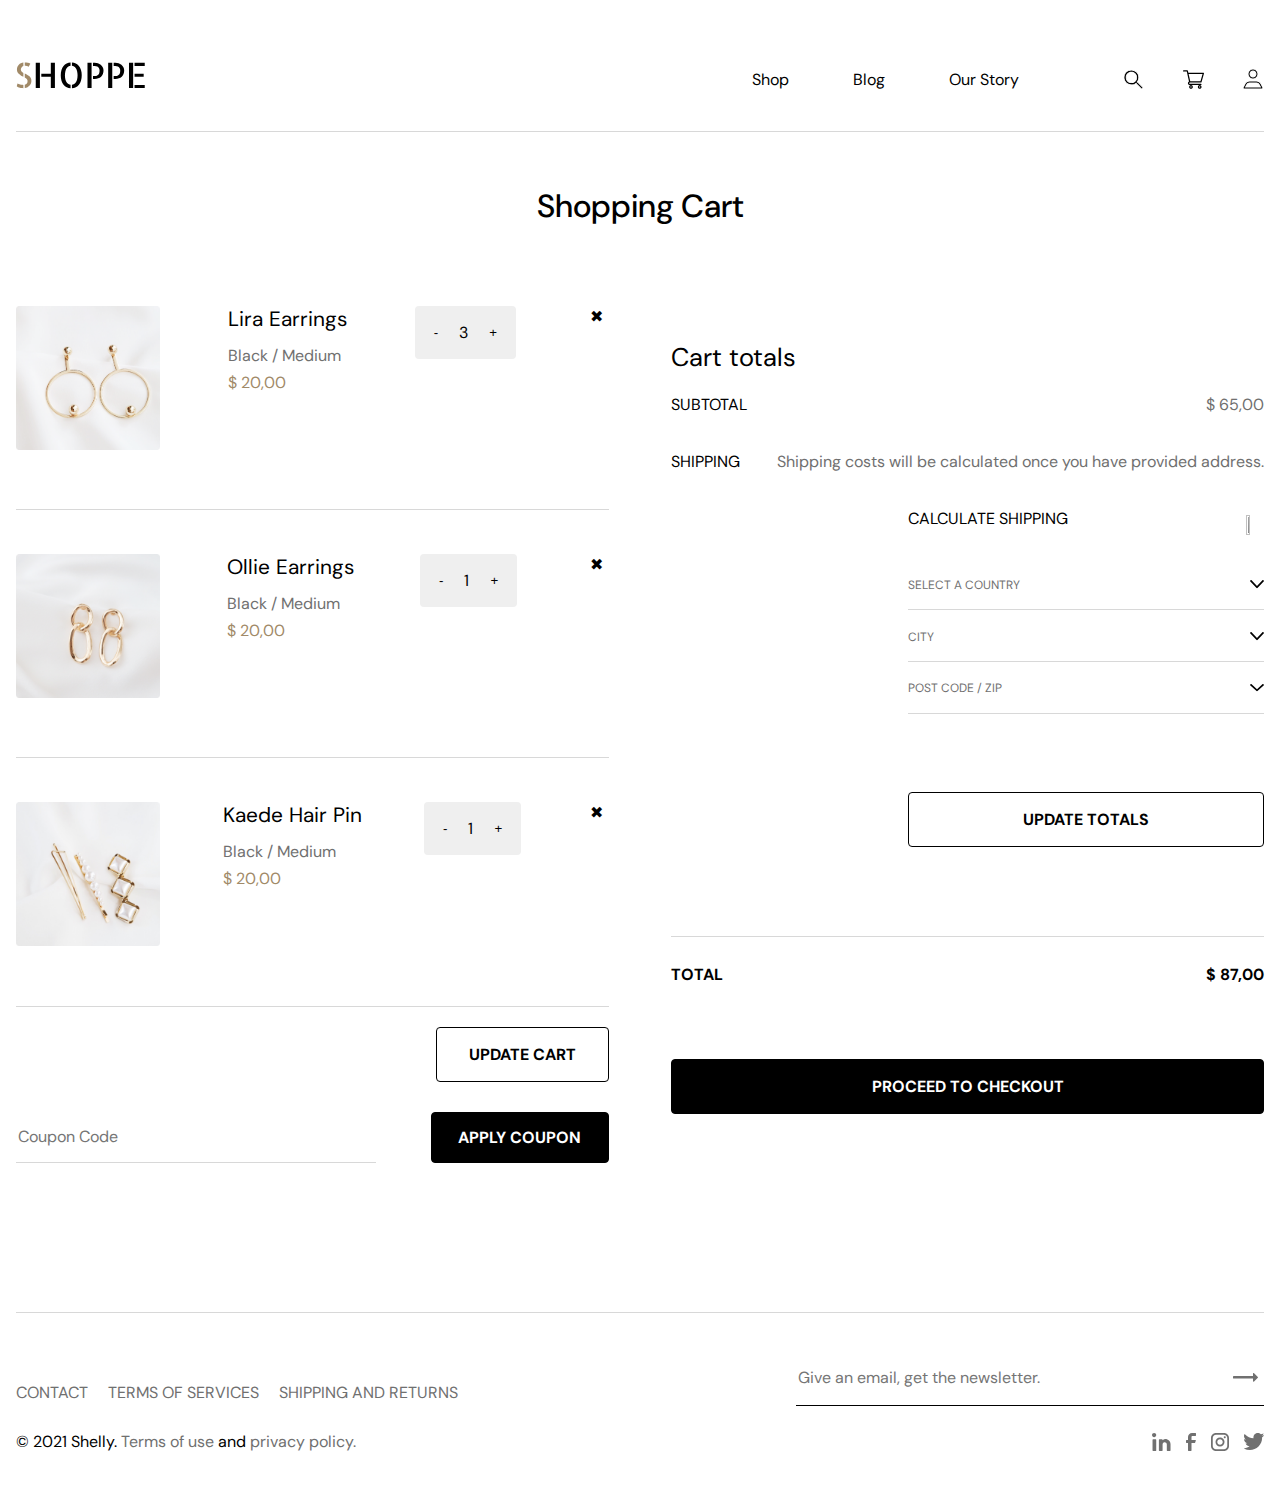
==== commit d26cd5cb: "1" ====
--- a/index-cart.html
+++ b/index-cart.html
@@ -194,11 +194,11 @@
                         <div class="main-shopping-cart__sides">
                             <div class="main-shopping-cart__sub">
                                 <h5 class="h5-black">SUBTOTAL</h5>
-                                <h5 class="h5-gray h5-gray-center">$ 65,00</h5>
+                                <h5 class="h5-gray h5-gray-width">$ 65,00</h5>
                             </div>
                             <div class="main-shopping-cart__ship">
                                 <h5 class="h5-black">SHIPPING</h5>
-                                <h5 class="h5-gray"> Shipping costs will be calculated <br>
+                                <h5 class="h5-gray h5-gray-width"> Shipping costs will be calculated 
                                     once you have provided address.</h5>
                             </div>
                             <div class="main-shopping-cart__calculate">
--- a/styles/style-cart_mobile.css
+++ b/styles/style-cart_mobile.css
@@ -408,6 +408,178 @@
         background-color: #fff;
         color: #000;
     }
+/*******/
+.main-shopping-cart__container-cart {
+display: flex;
+flex-direction: column;
+border-radius: 4px;
+background:  #EFEFEF;
+padding: 0px 16px;
+}
+
+
+.main-shopping-cart__h2 {
+    margin: 0;
+    padding: 16px 0px ;
+    text-align: start;
+    color:  #000;
+font-family: DM Sans;
+font-size: 1rem;
+font-style: normal;
+font-weight: 400;
+line-height: 27px; /* 168.75% */
+}
+@media screen and (min-width:550px) {
+    .main-shopping-cart__h2  {font-size: 1.5rem;
+    padding: 20px 0px 30px 0px;}
+    .main-shopping-cart__container-cart {
+        margin-top: 30px;
+    }
+}
+.main-shopping-cart__sub, .main-shopping-cart__ship {
+    display: flex;
+    justify-content: space-between;
+    align-items: flex-start;
+    padding-bottom: 20px;
+}
+.h5-black {
+    color:  #000;
+font-family: DM Sans;
+font-size: 0.75rem;
+font-style: normal;
+font-weight: 400;
+line-height: 20px; /* 166.667% */
+}
+.h5-gray {
+    color:  #707070;
+font-family: DM Sans;
+font-size: 0.75rem;
+font-style: normal;
+font-weight: 400;
+line-height: 20px; /* 166.667% */
+}
+.h5-gray-width {
+    max-width: 60%;
+    text-align: start;
+}
+.main-shopping-cart__calculate {
+gap: 10px;
+    display: flex;
+    margin: 0;
+    flex-direction: column;
+    
+}
+.h5-black__two {
+    
+    color:  #000;
+font-family: DM Sans;
+font-size: 12px;
+font-style: normal;
+font-weight: 400;
+line-height: 20px; /* 166.667% */
+margin: 0;
+}
+.h5-gray__two {
+    margin: 0;
+    color:  #707070;
+font-family: DM Sans;
+font-size: 12px;
+font-style: normal;
+font-weight: 400;
+line-height: 20px; /* 166.667% */
+}
+.line {
+    height: 1px;
+    background-color: #D8D8D8;
+}
+.main-shopping-cart__calculate-ship {
+    display: flex;
+    justify-content: space-between;
+    align-items: center;
+}
+.main-shopping-cart__countrySelect,
+.main-shopping-cart__post,
+.main-shopping-cart__city {
+    display: flex;
+    flex-direction: row;
+    justify-content: space-between;
+    align-items: baseline;
+    padding: 3% 0%;
+}
+.main-shopping-cart__rightSide-total {
+    display: flex;
+    flex-direction: row;
+    justify-content: space-between;
+}
+
+.main-shopping-cart__rightSide-total {
+    display: flex;
+    flex-direction: row;
+    justify-content: space-between;
+}
+
+
+.button__white-two {
+    width: 100%;
+    border-radius: 4px;
+    border: 1px solid #000;
+    background-color: #FFF;
+    color: #000;
+    font-family: DM Sans;
+    font-size: 0.75rem;
+    font-style: normal;
+    font-weight: 700;
+    line-height: normal;
+    cursor: pointer;
+   padding: 6px 0px;
+}
+
+.button__white-two:active {
+    background-color: #000;
+    color: #FFF;
+}
+
+.main-shopping-cart__sides {
+    display: flex;
+    flex-direction: column;
+    gap: 10px;
+}
+.main-shopping-cart__button-totals {
+    display: flex;
+    flex-direction: column;
+    gap: 20px;
+}
+.h5-total {
+    color:  #000;
+font-family: DM Sans;
+font-size: 12px;
+font-style: normal;
+font-weight: 400;
+line-height: 20px; /* 166.667% */
+}
+.button__black-two {
+    width: 100%;
+    border-radius: 4px;
+    border: 1px solid #000;
+    background-color: #000;
+    color: #fff;
+    font-family: DM Sans;
+    font-size: 0.75rem;
+    font-style: normal;
+    font-weight: 700;
+    line-height: normal;
+    cursor: pointer;
+    padding: 6px 0px;
+    margin-bottom: 10%;
+    
+
+}
+
+.button__black-two:active {
+    background-color: #fff;
+    color: #000;
+}
+
 
     /* main of end style's*/
 
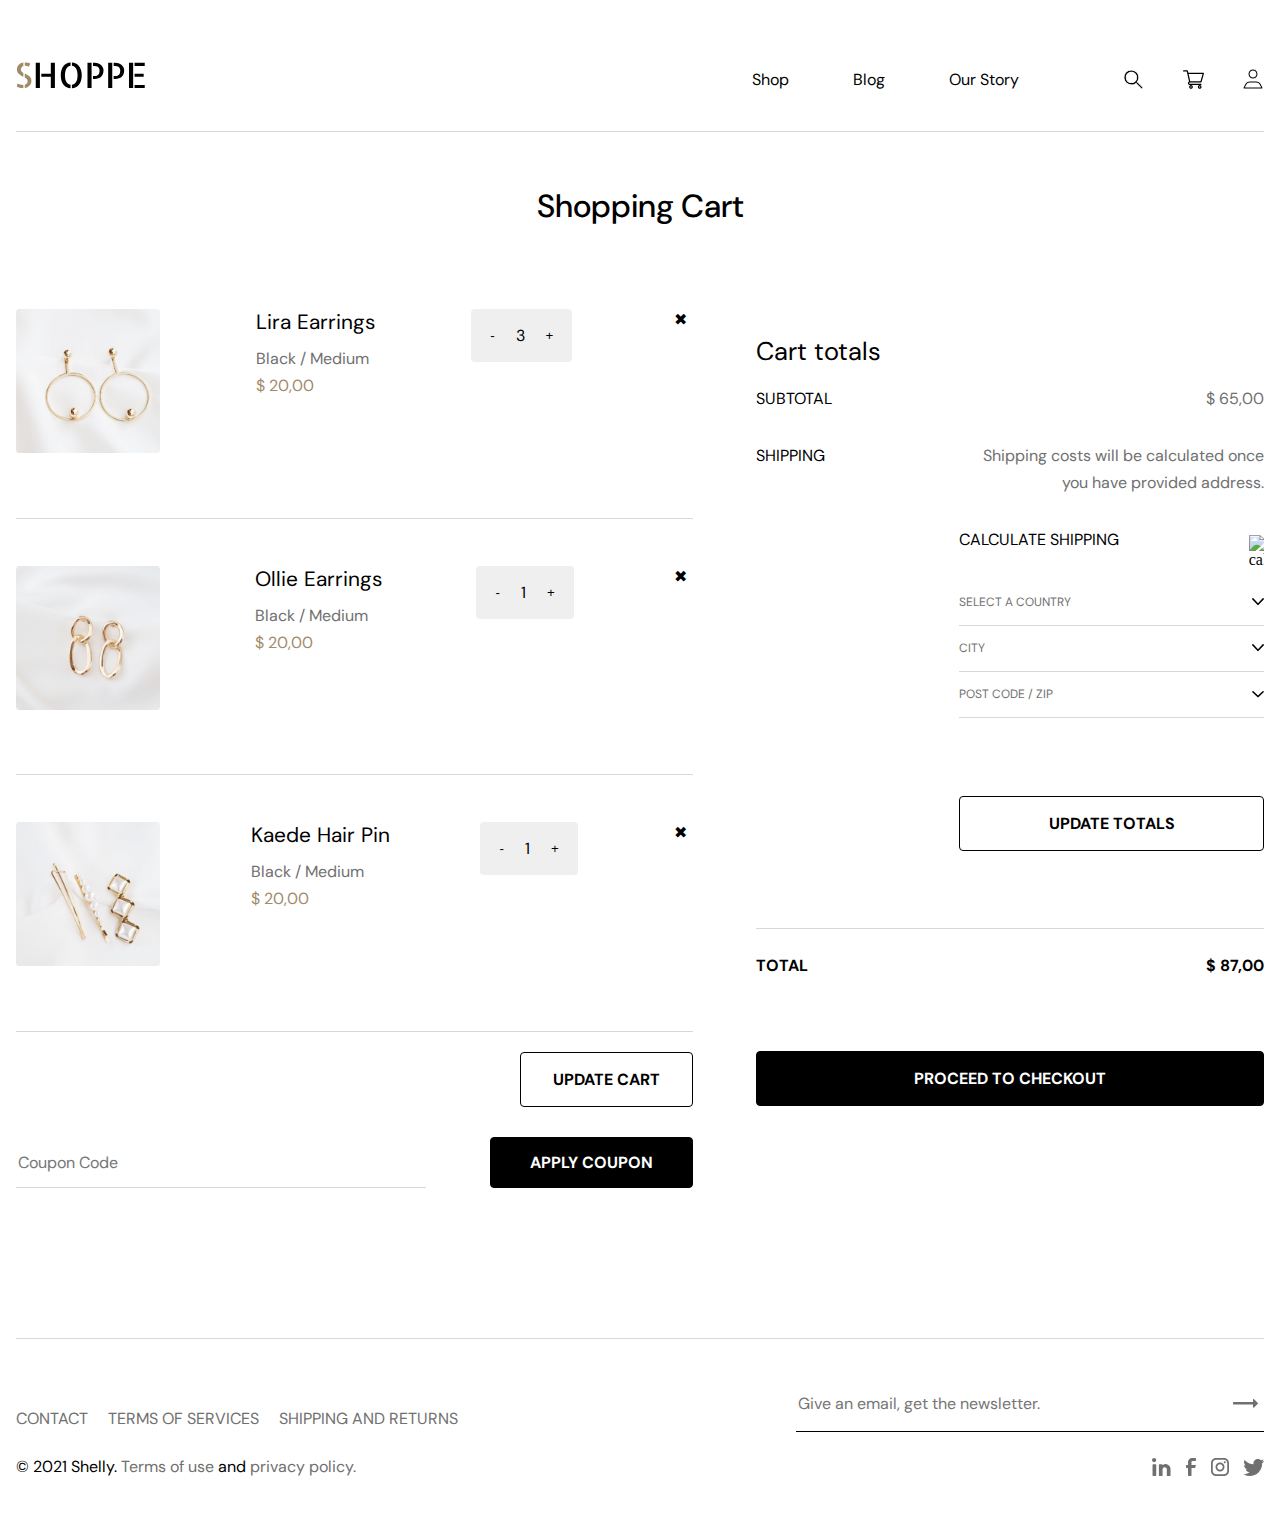
==== commit dd1421e8: "Merge branch 'main' of github.com:HannaTsilikina/fe67_project2_group1 into Angelina's-branch-new" ====
--- a/index-cart.html
+++ b/index-cart.html
@@ -101,186 +101,186 @@
     </header>
 
     <main>
-        <main>
-            <div class="main-shopping-cart">
-                <h1 class="main-shopping-cart__h1"> Shopping Cart </h1>
-                <div class="main-shopping-cart__container">
-                    <div class="main-shopping-cart__container-product">
-                        <div class="main-shopping-cart__product-Lira">
-                            <a href="#">
-                                <img src="assest/images/product-1.png" alt="lira">
-                            </a>
-                            <div class="main-shopping-cart__title">
-                                <h3 class="h3-black">Lira Earrings</h3>
-                                <h5 class="h5-gray">Black / Medium </h5>
-                                <h5 class="h5-gold">$ 20,00</h5>
-
-                            </div>
-                            <div class="main-shopping-cart__number">
-                                <div class="main-shopping-cart__product-button">
-                                    <button class="decrease" type="button"> - </button>
-                                    <span class="main-shopping-cart__button-button">3</span>
-                                    <button class="increase" type="button"> + </button>
-                                </div>
-                            </div>
-                            <button class="main-shopping-cart__close" id="main-shopping-cart_close">✖</button>
-                        </div>
-                        <div class="line">
-
-                        </div>
-                        <div class="main-shopping-cart__product-Ollie">
-                            <a href="#">
-                                <img src="assest/images/product-2.png" alt="Ollie">
-                            </a>
-                            <div class="main-shopping-cart__title">
-                                <h3 class="h3-black">Ollie Earrings</h3>
-                                <h5 class="h5-gray">Black / Medium </h5>
-                                <h5 class="h5-gold">$ 20,00</h5>
-                            </div>
-                            <div class="main-shopping-cart__number">
-                                <div class="main-shopping-cart__product-button">
-                                    <button class="decrease" type="button"> - </button>
-                                    <span class="main-shopping-cart__button-button">1</span>
-                                    <button class="increase" type="button"> + </button>
-                                </div>
-                            </div>
-                            <button class="main-shopping-cart__close" id="main-shopping-cart_close">✖</button>
-                        </div>
-                        <div class="line">
-
-                        </div>
-                        <div class="main-shopping-cart__product-Kaede">
-                            <a href="#">
-                                <img src="assest/images/product-3.png" alt="Kaede">
-                            </a>
-                            <div class="main-shopping-cart__title">
-                                <h3 class="h3-black">Kaede Hair Pin</h3>
-                                <h5 class="h5-gray">Black / Medium </h5>
-                                <h5 class="h5-gold">$ 20,00</h5>
-                            </div>
-                            <div class="main-shopping-cart__number">
-                                <div class="main-shopping-cart__product-button">
-                                    <button class="decrease" type="button"> - </button>
-                                    <span class="main-shopping-cart__button-button">1</span>
-                                    <button class="increase" type="button"> + </button>
-                                </div>
-                            </div>
-                            <button class="main-shopping-cart__close" id="main-shopping-cart_close">✖</button>
-                        </div>
-                        <div class="line">
-
-                        </div>
-                        <div class="main-shopping-cart__form-button">
-                            <div class="main-shopping-cart__button-update">
-                                <button class="button__white"> UPDATE CART </button>
-
-                            </div>
-                            <form class="shopping-form">
-                                <input class="main-shopping-cart__form-button-input" type="Coupon"
-                                    placeholder="Coupon Code" />
-                                <button class="button__black"> APPLY COUPON </button>
-                            </form>
-
-                            <form class="shopping-form__mob">
-                                <input class="main-shopping-cart__form-button-input-mob" type="Coupon"
-                                    placeholder="Coupon Code" />
-                            </form>
-                            <button class="button__black__mob"> APPLY COUPON </button>
-
-                        </div>
-                    </div>
-                    <div class="main-shopping-cart__container-cart">
-                        <h2 class="main-shopping-cart__h2">Cart totals</h2>
-                        <div class="main-shopping-cart__sides">
-                            <div class="main-shopping-cart__sub">
-                                <h5 class="h5-black">SUBTOTAL</h5>
-                                <h5 class="h5-gray h5-gray-width">$ 65,00</h5>
-                            </div>
-                            <div class="main-shopping-cart__ship">
-                                <h5 class="h5-black">SHIPPING</h5>
-                                <h5 class="h5-gray h5-gray-width"> Shipping costs will be calculated 
-                                    once you have provided address.</h5>
-                            </div>
-                            <div class="main-shopping-cart__calculate">
-                                <div class="main-shopping-cart__calculate-ship">
-                                    <h5 class="h5-black__two">CALCULATE SHIPPING </h5>
-                                    <img class="calculate" src="assest/vectors/arrow-top.svg">
-                                </div>
-                                <div class="main-shopping-cart__countrySelect">
-                                    <h5 class="h5-gray__two">SELECT A COUNTRY</h5>
-                                    <img class="calculate" src="assest/vectors/arrow-bottom.svg">
-                                </div>
-                                <div class="line">
-
-                                </div>
-                                <div class="main-shopping-cart__city">
-                                    <h5 class="h5-gray__two">CITY</h5>
-                                    <img class="calculate" src="assest/vectors/arrow-bottom.svg">
-                                </div>
-                                <div class="line">
-
-                                </div>
-                                <div class="main-shopping-cart__post">
-                                    <h5 class="h5-gray__two">POST CODE / ZIP</h5>
-                                    <img class="calculate" src="assest/vectors/arrow-bottom.svg">
-                                </div>
-                                <div class="line">
-
-                                </div>
-                            </div>
-                            <div class="main-shopping-cart__button-totals">
-                                <button class="button__white-two"> UPDATE TOTALS </button>
-
-                            </div>
-                        </div>
-
-                        <div class="line">
-
-                        </div>
-
-                        <div class="main-shopping-cart__rightSide-total">
-                            <h5 class="h5-total">TOTAL</h5>
-                            <h5 class="h5-total">$ 87,00</h5>
-                        </div>
-                        <button class="button__black-two"> PROCEED TO CHECKOUT </button>
-
-                    </div>
-
-                </div>
-
-            </div>
-        </main>
-        <footer>
-            <div class="footer-container">
-                <nav class="footer__nav">
-                    <ul class="footer-nav__href">
-                        <li><a href="#">CONTACT</a></li>
-                        <li><a href="#">TERMS OF SERVICES</a></li>
-                        <li><a href="#">SHIPPING AND RETURNS</a></li>
-                    </ul>
-                </nav>
-                <form class="footer__input" action="#">
-                    <input type="email" placeholder="Give an email, get the newsletter.">
-                    <button class="button__arrow"><img src="./assest/vectors/arrow.svg" alt="arrow"> </button>
-                </form>
-                <span class="footer__privacy">© 2021 Shelly. <a href="#">Terms of use</a> and <a href="#"> privacy
-                        policy.</a></span>
-                <div class="footer__social">
-                    <a href="#">
-                        <img src="./assest/vectors/linkedIn.svg" alt="linkedIn">
-                    </a>
-                    <a href="#">
-                        <img src="./assest/vectors/facebook.svg" alt="facebook">
-                    </a>
-                    <a href="#">
-                        <img src="./assest/vectors/instagram.svg" alt="instagram">
-                    </a>
-                    <a href="#">
-                        <img src="./assest/vectors/twitter.svg" alt="twitter">
-                    </a>
-                </div>
-            </div>
-        </footer>
+
+        <div class="main-shopping-cart">
+            <h1 class="main-shopping-cart__h1"> Shopping Cart </h1>
+            <div class="main-shopping-cart__container">
+                <div class="main-shopping-cart__container-product">
+                    <div class="main-shopping-cart__product-Lira">
+                        <a href="#">
+                            <img src="assest/images/product-1.png" alt="lira">
+                        </a>
+                        <div class="main-shopping-cart__title">
+                            <h3 class="h3-black">Lira Earrings</h3>
+                            <h5 class="h5-gray">Black / Medium </h5>
+                            <h5 class="h5-gold">$ 20,00</h5>
+
+                        </div>
+                        <div class="main-shopping-cart__number">
+                            <div class="main-shopping-cart__product-button">
+                                <button class="decrease" type="button"> - </button>
+                                <span class="main-shopping-cart__button-button">3</span>
+                                <button class="increase" type="button"> + </button>
+                            </div>
+                        </div>
+                        <button class="main-shopping-cart__close" id="main-shopping-cart_close">✖</button>
+                    </div>
+                    <div class="line">
+
+                    </div>
+                    <div class="main-shopping-cart__product-Ollie">
+                        <a href="#">
+                            <img src="assest/images/product-2.png" alt="Ollie">
+                        </a>
+                        <div class="main-shopping-cart__title">
+                            <h3 class="h3-black">Ollie Earrings</h3>
+                            <h5 class="h5-gray">Black / Medium </h5>
+                            <h5 class="h5-gold">$ 20,00</h5>
+                        </div>
+                        <div class="main-shopping-cart__number">
+                            <div class="main-shopping-cart__product-button">
+                                <button class="decrease" type="button"> - </button>
+                                <span class="main-shopping-cart__button-button">1</span>
+                                <button class="increase" type="button"> + </button>
+                            </div>
+                        </div>
+                        <button class="main-shopping-cart__close">✖</button>
+                    </div>
+                    <div class="line">
+
+                    </div>
+                    <div class="main-shopping-cart__product-Kaede">
+                        <a href="#">
+                            <img src="assest/images/product-3.png" alt="Kaede">
+                        </a>
+                        <div class="main-shopping-cart__title">
+                            <h3 class="h3-black">Kaede Hair Pin</h3>
+                            <h5 class="h5-gray">Black / Medium </h5>
+                            <h5 class="h5-gold">$ 20,00</h5>
+                        </div>
+                        <div class="main-shopping-cart__number">
+                            <div class="main-shopping-cart__product-button">
+                                <button class="decrease" type="button"> - </button>
+                                <span class="main-shopping-cart__button-button">1</span>
+                                <button class="increase" type="button"> + </button>
+                            </div>
+                        </div>
+                        <button class="main-shopping-cart__close">✖</button>
+                    </div>
+                    <div class="line">
+
+                    </div>
+                    <div class="main-shopping-cart__form-button">
+                        <div class="main-shopping-cart__button-update">
+                            <button class="button__white"> UPDATE CART </button>
+
+                        </div>
+                        <form class="shopping-form">
+                            <input class="main-shopping-cart__form-button-input" type="text"
+                                placeholder="Coupon Code" />
+                            <button class="button__black"> APPLY COUPON </button>
+                        </form>
+
+                        <form class="shopping-form__mob">
+                            <input class="main-shopping-cart__form-button-input-mob" type="text"
+                                placeholder="Coupon Code" />
+                        </form>
+                        <button class="button__black__mob"> APPLY COUPON </button>
+
+                    </div>
+                </div>
+                <div class="main-shopping-cart__container-cart">
+                    <h2 class="main-shopping-cart__h2">Cart totals</h2>
+                    <div class="main-shopping-cart__sides">
+                        <div class="main-shopping-cart__sub">
+                            <h5 class="h5-black">SUBTOTAL</h5>
+                            <h5 class="h5-gray h5-gray-width">$ 65,00</h5>
+                        </div>
+                        <div class="main-shopping-cart__ship">
+                            <h5 class="h5-black">SHIPPING</h5>
+                            <h5 class="h5-gray h5-gray-width"> Shipping costs will be calculated
+                                once you have provided address.</h5>
+                        </div>
+                        <div class="main-shopping-cart__calculate">
+                            <div class="main-shopping-cart__calculate-ship">
+                                <h5 class="h5-black__two">CALCULATE SHIPPING </h5>
+                                <img class="calculate" src="assest/vectors/arrow-top.svg" alt="calculate">
+                            </div>
+                            <div class="main-shopping-cart__countrySelect">
+                                <h5 class="h5-gray__two">SELECT A COUNTRY</h5>
+                                <img class="calculate" src="assest/vectors/arrow-bottom.svg" alt="calculate">
+                            </div>
+                            <div class="line">
+
+                            </div>
+                            <div class="main-shopping-cart__city">
+                                <h5 class="h5-gray__two">CITY</h5>
+                                <img class="calculate" src="assest/vectors/arrow-bottom.svg" alt="calculate">
+                            </div>
+                            <div class="line">
+
+                            </div>
+                            <div class="main-shopping-cart__post">
+                                <h5 class="h5-gray__two">POST CODE / ZIP</h5>
+                                <img class="calculate" src="assest/vectors/arrow-bottom.svg" alt="calculate">
+                            </div>
+                            <div class="line">
+
+                            </div>
+                        </div>
+                        <div class="main-shopping-cart__button-totals">
+                            <button class="button__white-two"> UPDATE TOTALS </button>
+
+                        </div>
+                    </div>
+
+                    <div class="line">
+
+                    </div>
+
+                    <div class="main-shopping-cart__rightSide-total">
+                        <h5 class="h5-total">TOTAL</h5>
+                        <h5 class="h5-total">$ 87,00</h5>
+                    </div>
+                    <button class="button__black-two"> PROCEED TO CHECKOUT </button>
+
+                </div>
+
+            </div>
+
+        </div>
+    </main>
+    <footer>
+        <div class="footer-container">
+            <nav class="footer__nav">
+                <ul class="footer-nav__href">
+                    <li><a href="#">CONTACT</a></li>
+                    <li><a href="#">TERMS OF SERVICES</a></li>
+                    <li><a href="#">SHIPPING AND RETURNS</a></li>
+                </ul>
+            </nav>
+            <form class="footer__input" action="#">
+                <input type="email" placeholder="Give an email, get the newsletter.">
+                <button class="button__arrow"><img src="./assest/vectors/arrow.svg" alt="arrow"> </button>
+            </form>
+            <span class="footer__privacy">© 2021 Shelly. <a href="#">Terms of use</a> and <a href="#"> privacy
+                    policy.</a></span>
+            <div class="footer__social">
+                <a href="#">
+                    <img src="./assest/vectors/linkedIn.svg" alt="linkedIn">
+                </a>
+                <a href="#">
+                    <img src="./assest/vectors/facebook.svg" alt="facebook">
+                </a>
+                <a href="#">
+                    <img src="./assest/vectors/instagram.svg" alt="instagram">
+                </a>
+                <a href="#">
+                    <img src="./assest/vectors/twitter.svg" alt="twitter">
+                </a>
+            </div>
+        </div>
+    </footer>
 </body>
 
 </html>--- a/styles/style-cart_mobile.css
+++ b/styles/style-cart_mobile.css
@@ -91,14 +91,7 @@
     }
 
     .header-mobile__search {
-        width: 100%;
-        display: flex;
-        justify-content: flex-start;
-        align-items: center;
-        border-radius: 4px;
-        background-color: #EFEFEF;
-        padding: 6px 10px;
-        box-sizing: border-box;
+        display: none;
     }
 
     .header-mobile__search img {
@@ -107,39 +100,12 @@
         padding-right: 8px;
     }
 
-    .header-mobile__input {
-        border: none;
-        background: none;
-        color: #707070;
-        font-family: DM Sans;
-        font-size: 0.75rem;
-        font-style: normal;
-        font-weight: 400;
-        line-height: 20px;
-    }
+
 
     .header-mobile__access {
-        padding: 16px 0px;
-        display: flex;
-        justify-content: flex-start;
-        align-items: center;
-        gap: 2%;
-        flex-wrap: nowrap;
-        overflow: auto;
-    }
-
-    .header-mobile-access__item {
-        border-radius: 4px;
-        border: 1px solid #D8D8D8;
-        color: var(--light-colors-black-light, #000);
-        font-family: DM Sans;
-        font-size: 0.75rem;
-        font-style: normal;
-        font-weight: 400;
-        line-height: 20px;
-        text-decoration: none;
-        padding: 10px 15%;
-    }
+        display: none;
+    }
+
 
     .header-mobile-access__item:active {
         text-decoration: underline;
@@ -147,7 +113,7 @@
 
     /* main of start  style's*/
     .main-shopping-cart {
-        padding: 0px 16px;
+        padding: 0px 16px 10% 16px;
     }
 
     .main-shopping-cart__container {
@@ -259,7 +225,7 @@
         font-style: normal;
         font-weight: 400;
         line-height: 20px;
-        margin: 0 0 10px 0;
+        margin:0;
 
     }
 
@@ -305,12 +271,7 @@
         line-height: 20px;
         margin: 0px;
     }
-    @media screen  and (min-width: 420px) {
-        .h3-black { font-size: 1.25rem;}
-        .h5-gray { font-size: 1.15rem;}
-        .h5-gold {font-size: 1rem;}
-        .main-shopping-cart__h1 {font-size: 1.5rem;}
-    }
+    
     .main-shopping-cart__number {display: none;}
     [placeholder] {
         font-family: DM Sans;
@@ -412,6 +373,7 @@
 .main-shopping-cart__container-cart {
 display: flex;
 flex-direction: column;
+gap: 10%;
 border-radius: 4px;
 background:  #EFEFEF;
 padding: 0px 16px;
@@ -431,9 +393,10 @@
 }
 @media screen and (min-width:550px) {
     .main-shopping-cart__h2  {font-size: 1.5rem;
-    padding: 20px 0px 30px 0px;}
+}
     .main-shopping-cart__container-cart {
         margin-top: 30px;
+        gap: 30px;
     }
 }
 .main-shopping-cart__sub, .main-shopping-cart__ship {
@@ -450,6 +413,12 @@
 font-weight: 400;
 line-height: 20px; /* 166.667% */
 }
+@media screen  and (min-width: 420px) {
+    .h3-black { font-size: 1.25rem;}
+    .h5-gray { font-size: 1.15rem;}
+    .h5-gold {font-size: 1rem;}
+    .main-shopping-cart__h1 {font-size: 1.5rem;}
+}
 .h5-gray {
     color:  #707070;
 font-family: DM Sans;
@@ -460,7 +429,7 @@
 }
 .h5-gray-width {
     max-width: 60%;
-    text-align: start;
+    text-align: end;
 }
 .main-shopping-cart__calculate {
 gap: 10px;
@@ -488,6 +457,7 @@
 font-weight: 400;
 line-height: 20px; /* 166.667% */
 }
+
 .line {
     height: 1px;
     background-color: #D8D8D8;
@@ -542,7 +512,7 @@
 .main-shopping-cart__sides {
     display: flex;
     flex-direction: column;
-    gap: 10px;
+    gap: 30px;
 }
 .main-shopping-cart__button-totals {
     display: flex;
--- a/styles/style-cart_desktop.css
+++ b/styles/style-cart_desktop.css
@@ -93,7 +93,7 @@
 
     .main-shopping-cart__container {
         display: grid;
-        grid-template-columns: 1fr 1fr;
+        grid-template-columns: 1fr 0.75fr;
         grid-template-rows: 1fr;
         justify-items: center;
         gap: 5%;
@@ -121,6 +121,7 @@
         flex-direction: row;
         justify-content: space-between;
         padding: 4% 0% 6% 0%;
+        align-items: flex-start;
     }
 
     .main-shopping-cart__product-Lira img,
@@ -282,7 +283,10 @@
 
 
     }
-
+.h5-gray-width {
+    max-width: 60%;
+    text-align: end;
+}
     .h5-gray__two {
         color: #707070;
         font-family: DM Sans;
